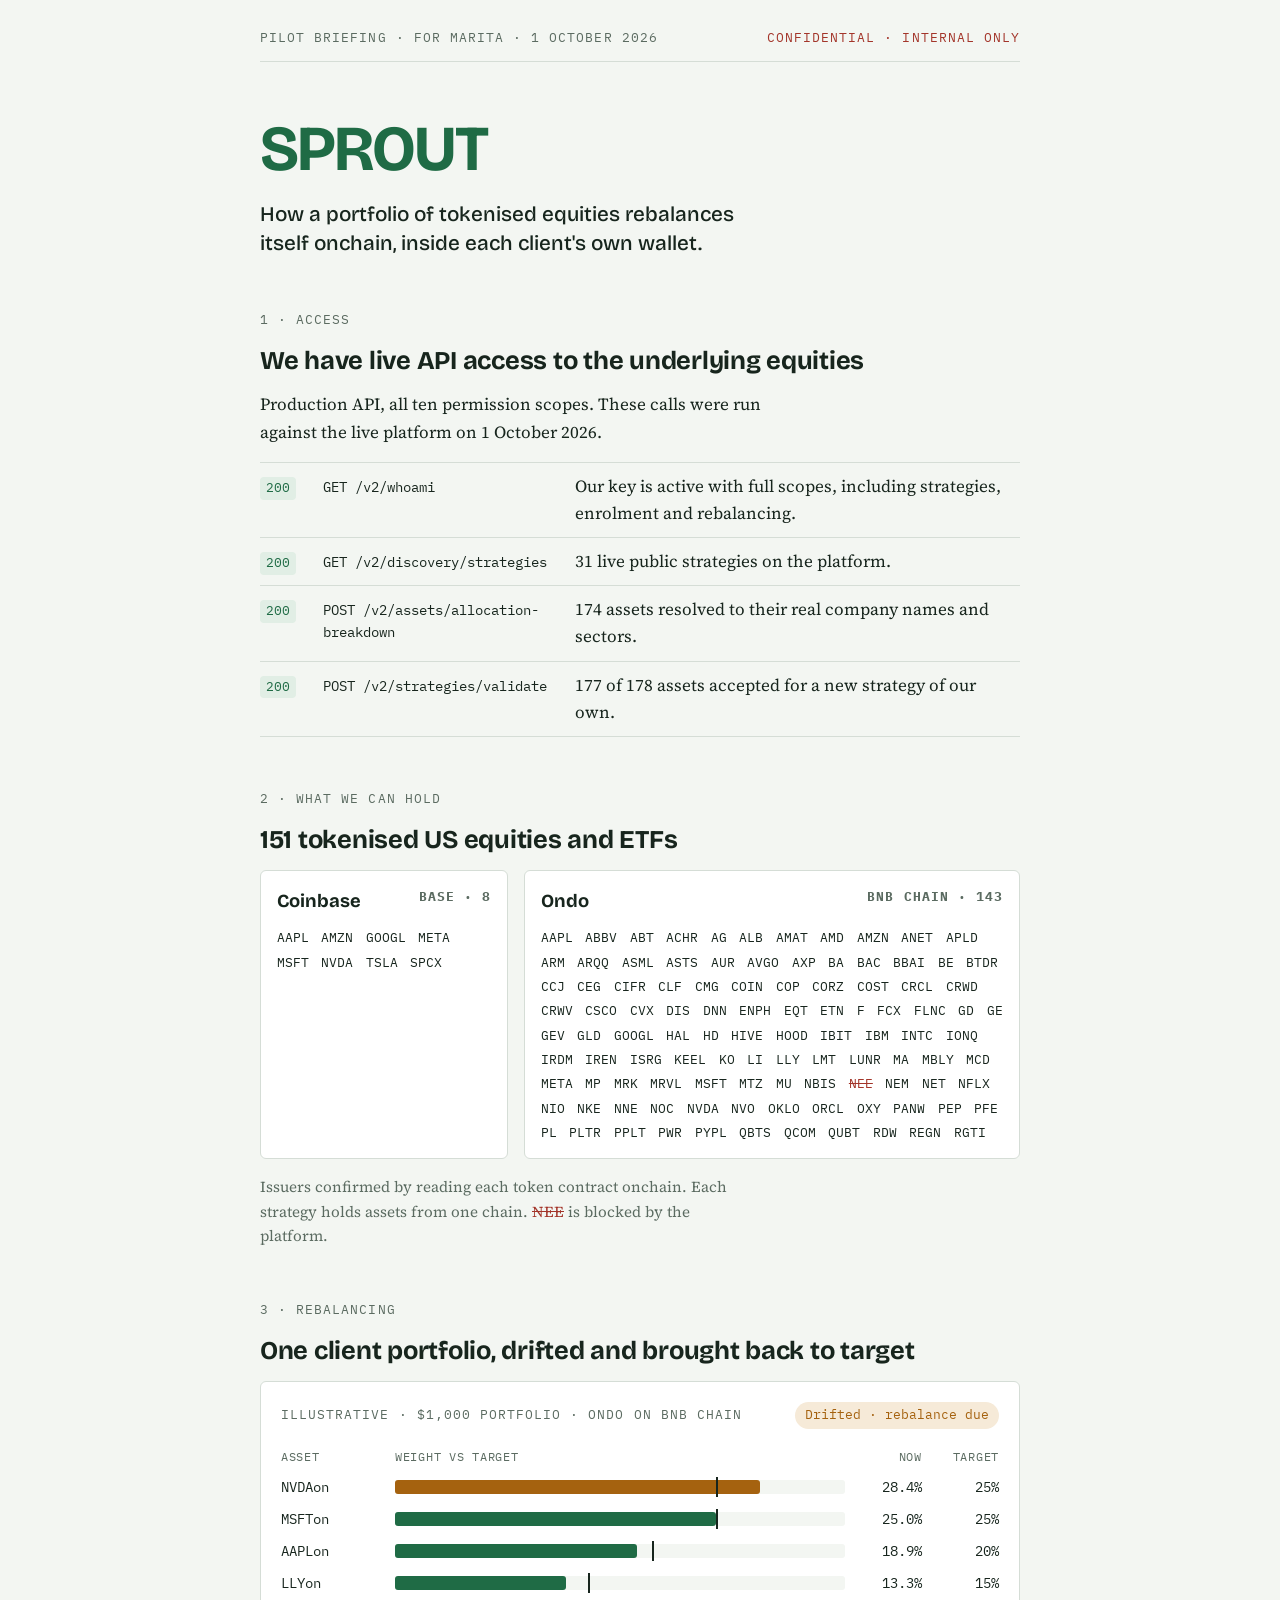
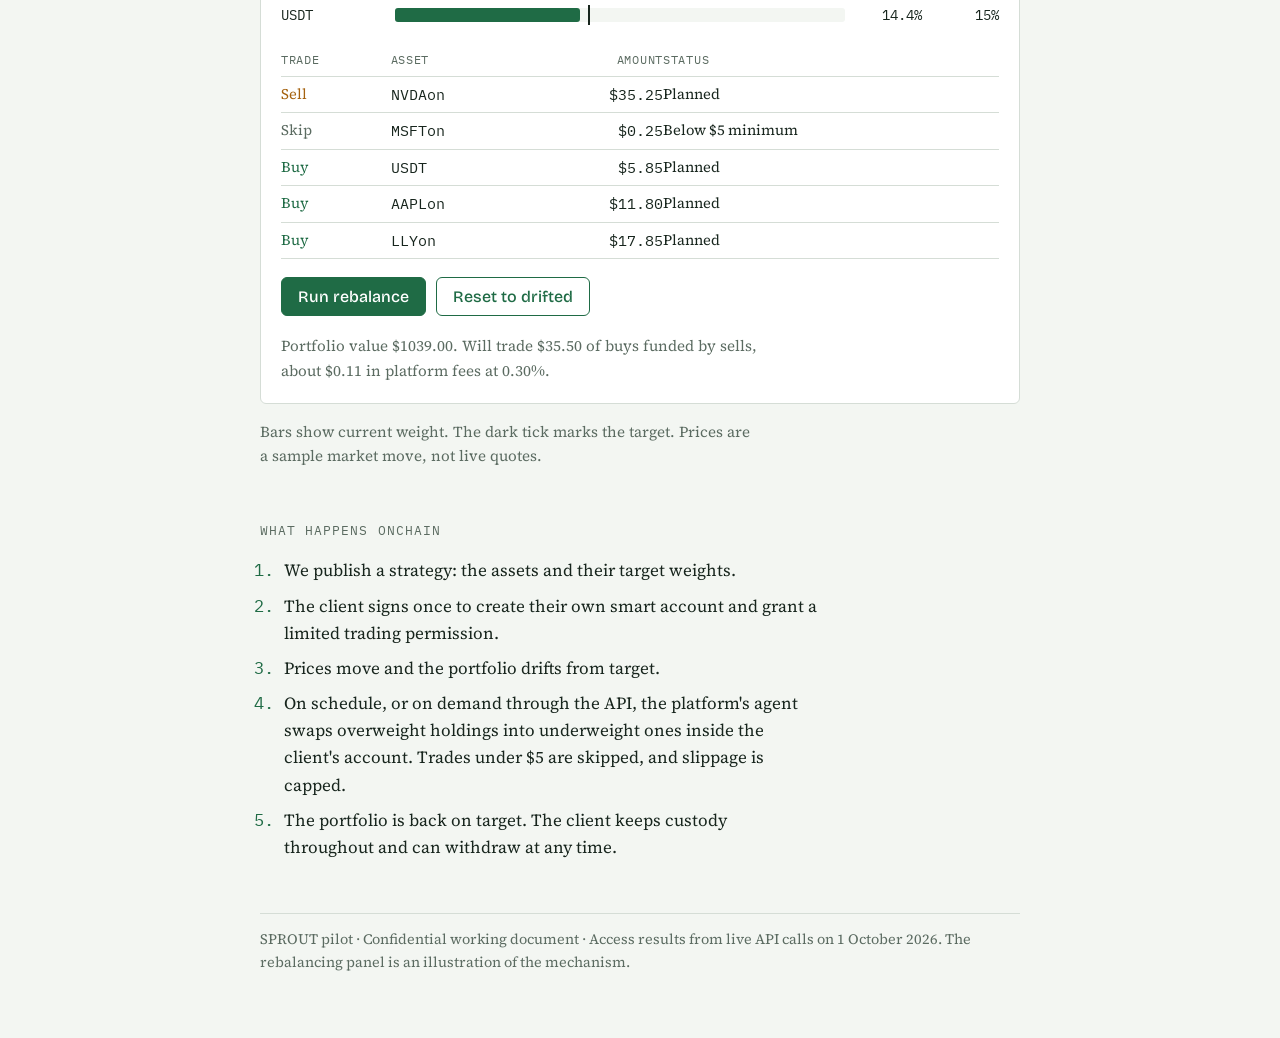
==== sprout-briefing.html @ ddca6a63 "Initial commit of SPROUT prototype Co-Authored-By: Claude Opus 5.5 <noreply@anthropic.com>" ====
<!doctype html>
<html lang="en">
<head>
<meta charset="utf-8">
<meta name="viewport" content="width=device-width, initial-scale=1, viewport-fit=cover">
<meta name="robots" content="noindex, nofollow">
<title>SPROUT Pilot Briefing</title>
<link rel="preconnect" href="https://fonts.googleapis.com">
<link rel="preconnect" href="https://fonts.gstatic.com" crossorigin>
<link rel="stylesheet" href="https://fonts.googleapis.com/css2?family=Bricolage+Grotesque:opsz,wght@12..96,500;12..96,700&family=Source+Serif+4:opsz,wght@8..60,400;8..60,600&family=IBM+Plex+Mono:wght@400;500&display=swap">
<style>
/* Layout: one narrow column. Three blocks: access proof, the equity universe, a working rebalance. */
:root {
  --paper: #f3f6f2; --sheet: #ffffff; --ink: #17251d; --muted: #5b6b61; --rule: #d5ddd6;
  --leaf: #1f6b45; --leaf-soft: #e1eee5; --amber: #a5620f; --amber-soft: #f6ead8; --alert: #a3352a;
  --f-display: "Bricolage Grotesque", "Avenir Next", "Segoe UI", sans-serif;
  --f-body: "Source Serif 4", Georgia, "Times New Roman", serif;
  --f-data: "IBM Plex Mono", ui-monospace, "SF Mono", Menlo, monospace;
  color-scheme: light;
}
@media (prefers-color-scheme: dark) {
  :root:not([data-theme="light"]) {
    --paper: #101813; --sheet: #16211a; --ink: #e4ece6; --muted: #9aab9f; --rule: #2a3a30;
    --leaf: #6cc495; --leaf-soft: #1c3226; --amber: #e0a55a; --amber-soft: #33281a; --alert: #ef8f83; color-scheme: dark;
  }
}
:root[data-theme="dark"] {
  --paper: #101813; --sheet: #16211a; --ink: #e4ece6; --muted: #9aab9f; --rule: #2a3a30;
  --leaf: #6cc495; --leaf-soft: #1c3226; --amber: #e0a55a; --amber-soft: #33281a; --alert: #ef8f83; color-scheme: dark;
}
* { box-sizing: border-box; }
body { margin: 0; background: var(--paper); color: var(--ink); font-family: var(--f-body); font-size: 1.0625rem; line-height: 1.6;
  padding: env(safe-area-inset-top, 0px) 20px env(safe-area-inset-bottom, 0px); }
.wrap { max-width: 760px; margin: 0 auto; padding-block: 28px 64px; display: grid; gap: 52px; }
h1, h2 { font-family: var(--f-display); text-wrap: balance; line-height: 1.1; margin: 0; }
h1 { font-size: clamp(2.6rem, 8vw, 4rem); font-weight: 700; letter-spacing: -0.03em; color: var(--leaf); }
h2 { font-size: 1.6rem; font-weight: 700; letter-spacing: -0.01em; }
p { margin: 0; max-width: 62ch; }
.label { font-family: var(--f-data); font-size: 0.8125rem; letter-spacing: 0.08em; text-transform: uppercase; color: var(--muted); }
.note { color: var(--muted); font-size: 0.95rem; }
.num { font-family: var(--f-data); font-variant-numeric: tabular-nums; }
section { display: grid; gap: 16px; }
.strip { display: flex; flex-wrap: wrap; justify-content: space-between; gap: 6px 20px; border-bottom: 1px solid var(--rule); padding-bottom: 12px; }
.strip .conf { color: var(--alert); }
.lede { font-family: var(--f-display); font-weight: 500; font-size: 1.3rem; line-height: 1.4; max-width: 36ch; }

/* API proof */
.calls { list-style: none; margin: 0; padding: 0; border-top: 1px solid var(--rule); }
.calls li { display: grid; grid-template-columns: 3.2rem minmax(0, 15rem) minmax(0, 1fr); gap: 12px; padding: 10px 0; border-bottom: 1px solid var(--rule); align-items: baseline; }
.calls code { font-family: var(--f-data); font-size: 0.86rem; overflow-wrap: anywhere; }
.ok { font-family: var(--f-data); font-size: 0.8125rem; color: var(--leaf); background: var(--leaf-soft); border-radius: 4px; padding: 1px 6px; justify-self: start; }
@media (max-width: 560px) { .calls li { grid-template-columns: 3.2rem minmax(0, 1fr); } .calls li span:last-child { grid-column: 2; } }

/* Universe */
.issuers { display: grid; grid-template-columns: minmax(0, 1fr) minmax(0, 2fr); gap: 16px; }
@media (max-width: 620px) { .issuers { grid-template-columns: minmax(0, 1fr); } }
.issuer { background: var(--sheet); border: 1px solid var(--rule); border-radius: 6px; padding: 16px; display: grid; gap: 10px; align-content: start; min-width: 0; }
.issuer h3 { margin: 0; font-family: var(--f-display); font-size: 1.15rem; display: flex; justify-content: space-between; gap: 8px; }
.tickers { font-family: var(--f-data); font-size: 0.8rem; line-height: 1.9; color: var(--ink); word-spacing: 0.35em; max-height: 13.5rem; overflow-y: auto; }
.tickers s { color: var(--alert); }

/* Rebalance demo */
.demo { background: var(--sheet); border: 1px solid var(--rule); border-radius: 6px; padding: 20px; display: grid; gap: 18px; }
.demo-head { display: flex; flex-wrap: wrap; justify-content: space-between; align-items: center; gap: 10px; }
.state { font-family: var(--f-data); font-size: 0.8125rem; padding: 3px 10px; border-radius: 999px; background: var(--amber-soft); color: var(--amber); }
.state.done { background: var(--leaf-soft); color: var(--leaf); }
.rows { display: grid; gap: 10px; }
.row { display: grid; grid-template-columns: 6.5rem minmax(0, 1fr) 4.2rem 4.2rem; gap: 10px; align-items: center; font-size: 0.95rem; }
.row .name { font-family: var(--f-data); font-size: 0.86rem; }
.track { position: relative; height: 14px; background: var(--paper); border-radius: 3px; }
.fill { position: absolute; inset: 0 auto 0 0; background: var(--leaf); border-radius: 3px; transition: width 600ms ease; }
.fill.over { background: var(--amber); }
.tick { position: absolute; top: -3px; bottom: -3px; width: 2px; background: var(--ink); }
.row .num { text-align: right; font-size: 0.86rem; }
.row.headrow { color: var(--muted); }
.row.headrow span { font-family: var(--f-data); font-size: 0.75rem; letter-spacing: 0.06em; text-transform: uppercase; }
.trades { width: 100%; border-collapse: collapse; font-size: 0.92rem; }
.trades th, .trades td { text-align: left; padding: 6px 8px 6px 0; border-bottom: 1px solid var(--rule); }
.trades th { font-family: var(--f-data); font-size: 0.75rem; letter-spacing: 0.06em; text-transform: uppercase; font-weight: 400; color: var(--muted); }
.trades td.r, .trades th.r { text-align: right; padding-right: 0; }
.sell { color: var(--amber); } .buy { color: var(--leaf); } .skip { color: var(--muted); }
.buttons { display: flex; flex-wrap: wrap; gap: 10px; }
button { font-family: var(--f-display); font-weight: 500; font-size: 1rem; padding: 9px 16px; border-radius: 6px; cursor: pointer; border: 1px solid var(--leaf); background: var(--leaf); color: var(--sheet); }
button.ghost { background: transparent; color: var(--leaf); }
button:disabled { opacity: 0.45; cursor: default; }
button:focus-visible { outline: 2px solid var(--leaf); outline-offset: 2px; }
.scroll { overflow-x: auto; }

/* Steps */
.steps { margin: 0; padding-left: 1.4em; display: grid; gap: 8px; max-width: 62ch; }
.steps li::marker { font-family: var(--f-data); color: var(--leaf); }
footer { border-top: 1px solid var(--rule); padding-top: 14px; color: var(--muted); font-size: 0.9rem; }
@media (prefers-reduced-motion: reduce) { .fill { transition: none; } }
</style>
</head>
<body>
<div class="wrap">

  <div class="strip">
    <span class="label">Pilot briefing · For Marita · 1 October 2026</span>
    <span class="label conf">Confidential · Internal only</span>
  </div>

  <header style="display:grid;gap:16px">
    <h1>SPROUT</h1>
    <p class="lede">How a portfolio of tokenised equities rebalances itself onchain, inside each client's own wallet.</p>
  </header>

  <section>
    <span class="label">1 · Access</span>
    <h2>We have live API access to the underlying equities</h2>
    <p>Production API, all ten permission scopes. These calls were run against the live platform on 1 October 2026.</p>
    <ul class="calls">
      <li><span class="ok">200</span><code>GET /v2/whoami</code><span>Our key is active with full scopes, including strategies, enrolment and rebalancing.</span></li>
      <li><span class="ok">200</span><code>GET /v2/discovery/strategies</code><span>31 live public strategies on the platform.</span></li>
      <li><span class="ok">200</span><code>POST /v2/assets/allocation-breakdown</code><span>174 assets resolved to their real company names and sectors.</span></li>
      <li><span class="ok">200</span><code>POST /v2/strategies/validate</code><span>177 of 178 assets accepted for a new strategy of our own.</span></li>
    </ul>
  </section>

  <section>
    <span class="label">2 · What we can hold</span>
    <h2>151 tokenised US equities and ETFs</h2>
    <div class="issuers">
      <div class="issuer">
        <h3>Coinbase <span class="label">Base · 8</span></h3>
        <div class="tickers">AAPL AMZN GOOGL META MSFT NVDA TSLA SPCX</div>
      </div>
      <div class="issuer">
        <h3>Ondo <span class="label">BNB Chain · 143</span></h3>
        <div class="tickers" tabindex="0" aria-label="Ondo tickers, scrollable">AAPL ABBV ABT ACHR AG ALB AMAT AMD AMZN ANET APLD ARM ARQQ ASML ASTS AUR AVGO AXP BA BAC BBAI BE BTDR CCJ CEG CIFR CLF CMG COIN COP CORZ COST CRCL CRWD CRWV CSCO CVX DIS DNN ENPH EQT ETN F FCX FLNC GD GE GEV GLD GOOGL HAL HD HIVE HOOD IBIT IBM INTC IONQ IRDM IREN ISRG KEEL KO LI LLY LMT LUNR MA MBLY MCD META MP MRK MRVL MSFT MTZ MU NBIS <s title="Blocklisted by the platform">NEE</s> NEM NET NFLX NIO NKE NNE NOC NVDA NVO OKLO ORCL OXY PANW PEP PFE PL PLTR PPLT PWR PYPL QBTS QCOM QUBT RDW REGN RGTI RIOT RIVN RKLB RTX SBUX SCCO SCHW SHOP SLB SLV SMCI SMR SNDK SO SOFI SPCX STM TER TLN TM TSLA TSM UBER UEC UNH USAR UUUU V VRSN VRT VRTX VST WMB WMT WULF WYFI XOM XYZ</div>
      </div>
    </div>
    <p class="note">Issuers confirmed by reading each token contract onchain. Each strategy holds assets from one chain. <s style="color:var(--alert)">NEE</s> is blocked by the platform.</p>
  </section>

  <section>
    <span class="label">3 · Rebalancing</span>
    <h2>One client portfolio, drifted and brought back to target</h2>
    <div class="demo">
      <div class="demo-head">
        <span class="label">Illustrative · $1,000 portfolio · Ondo on BNB Chain</span>
        <span class="state" id="state">Drifted · rebalance due</span>
      </div>
      <div class="rows" id="rows" aria-live="polite"></div>
      <div class="scroll">
        <table class="trades">
          <thead><tr><th>Trade</th><th>Asset</th><th class="r">Amount</th><th>Status</th></tr></thead>
          <tbody id="trades"></tbody>
        </table>
      </div>
      <div class="buttons">
        <button id="go" type="button">Run rebalance</button>
        <button id="reset" type="button" class="ghost">Reset to drifted</button>
      </div>
      <p class="note" id="summary"></p>
    </div>
    <p class="note">Bars show current weight. The dark tick marks the target. Prices are a sample market move, not live quotes.</p>
  </section>

  <section>
    <span class="label">What happens onchain</span>
    <ol class="steps">
      <li>We publish a strategy: the assets and their target weights.</li>
      <li>The client signs once to create their own smart account and grant a limited trading permission.</li>
      <li>Prices move and the portfolio drifts from target.</li>
      <li>On schedule, or on demand through the API, the platform's agent swaps overweight holdings into underweight ones inside the client's account. Trades under $5 are skipped, and slippage is capped.</li>
      <li>The portfolio is back on target. The client keeps custody throughout and can withdraw at any time.</li>
    </ol>
  </section>

  <footer>SPROUT pilot · Confidential working document · Access results from live API calls on 1 October 2026. The rebalancing panel is an illustration of the mechanism.</footer>
</div>

<script>
(function () {
  var TOTAL = 1000, MIN_TRADE = 5, FEE = 0.003;
  var assets = [
    { t: "NVDAon", target: 25, move: 0.18 },
    { t: "MSFTon", target: 25, move: 0.04 },
    { t: "AAPLon", target: 20, move: -0.02 },
    { t: "LLYon",  target: 15, move: -0.08 },
    { t: "USDT",   target: 15, move: 0 }
  ];
  var rows = document.getElementById("rows"), trades = document.getElementById("trades"),
      state = document.getElementById("state"), summary = document.getElementById("summary"),
      go = document.getElementById("go"), reset = document.getElementById("reset");
  var fmt = function (v) { return "$" + v.toFixed(2); };

  function drifted() {
    return assets.map(function (a) { return { t: a.t, target: a.target, value: TOTAL * a.target / 100 * (1 + a.move) }; });
  }
  function weights(h) { var s = h.reduce(function (x, a) { return x + a.value; }, 0); return { sum: s, w: h.map(function (a) { return a.value / s * 100; }) }; }
  function plan(h) {
    var s = weights(h).sum;
    return h.map(function (a) { var d = s * a.target / 100 - a.value; return { t: a.t, delta: d, skip: Math.abs(d) < MIN_TRADE }; })
            .filter(function (p) { return Math.abs(p.delta) >= 0.005; })
            .sort(function (a, b) { return a.delta - b.delta; });
  }
  function draw(h, executed) {
    var W = weights(h);
    var html = '<div class="row headrow"><span>Asset</span><span>Weight vs target</span><span class="num">Now</span><span class="num">Target</span></div>';
    h.forEach(function (a, i) {
      var over = W.w[i] > a.target + 0.5;
      html += '<div class="row"><span class="name">' + a.t + '</span><div class="track"><div class="fill' + (over ? ' over' : '') + '" style="width:' + Math.min(W.w[i] / 35 * 100, 100) + '%"></div><div class="tick" style="left:' + (a.target / 35 * 100) + '%"></div></div><span class="num">' + W.w[i].toFixed(1) + '%</span><span class="num">' + a.target + '%</span></div>';
    });
    rows.innerHTML = html;
    var p = executed || plan(h), body = "";
    p.forEach(function (x) {
      var kind = x.skip ? "skip" : (x.delta < 0 ? "sell" : "buy");
      var label = x.skip ? "Skip" : (x.delta < 0 ? "Sell" : "Buy");
      var status = x.skip ? "Below $5 minimum" : (executed ? "Completed" : "Planned");
      body += '<tr><td class="' + kind + '">' + label + '</td><td class="num">' + x.t + '</td><td class="r num">' + fmt(Math.abs(x.delta)) + '</td><td>' + status + '</td></tr>';
    });
    trades.innerHTML = body;
    var traded = p.filter(function (x) { return !x.skip && x.delta > 0; }).reduce(function (s, x) { return s + x.delta; }, 0);
    summary.textContent = "Portfolio value " + fmt(W.sum) + ". " + (executed ? "Traded " : "Will trade ") + fmt(traded) + " of buys funded by sells, about " + fmt(traded * FEE) + " in platform fees at 0.30%.";
  }
  var holdings;
  function start() { holdings = drifted(); state.textContent = "Drifted · rebalance due"; state.className = "state"; go.disabled = false; draw(holdings); }
  go.addEventListener("click", function () {
    var p = plan(holdings);
    p.forEach(function (x) { if (!x.skip) holdings.forEach(function (a) { if (a.t === x.t) a.value += x.delta; }); });
    state.textContent = "Rebalanced · operation completed"; state.className = "state done"; go.disabled = true;
    draw(holdings, p);
  });
  reset.addEventListener("click", start);
  start();
})();
</script>
</body>
</html>
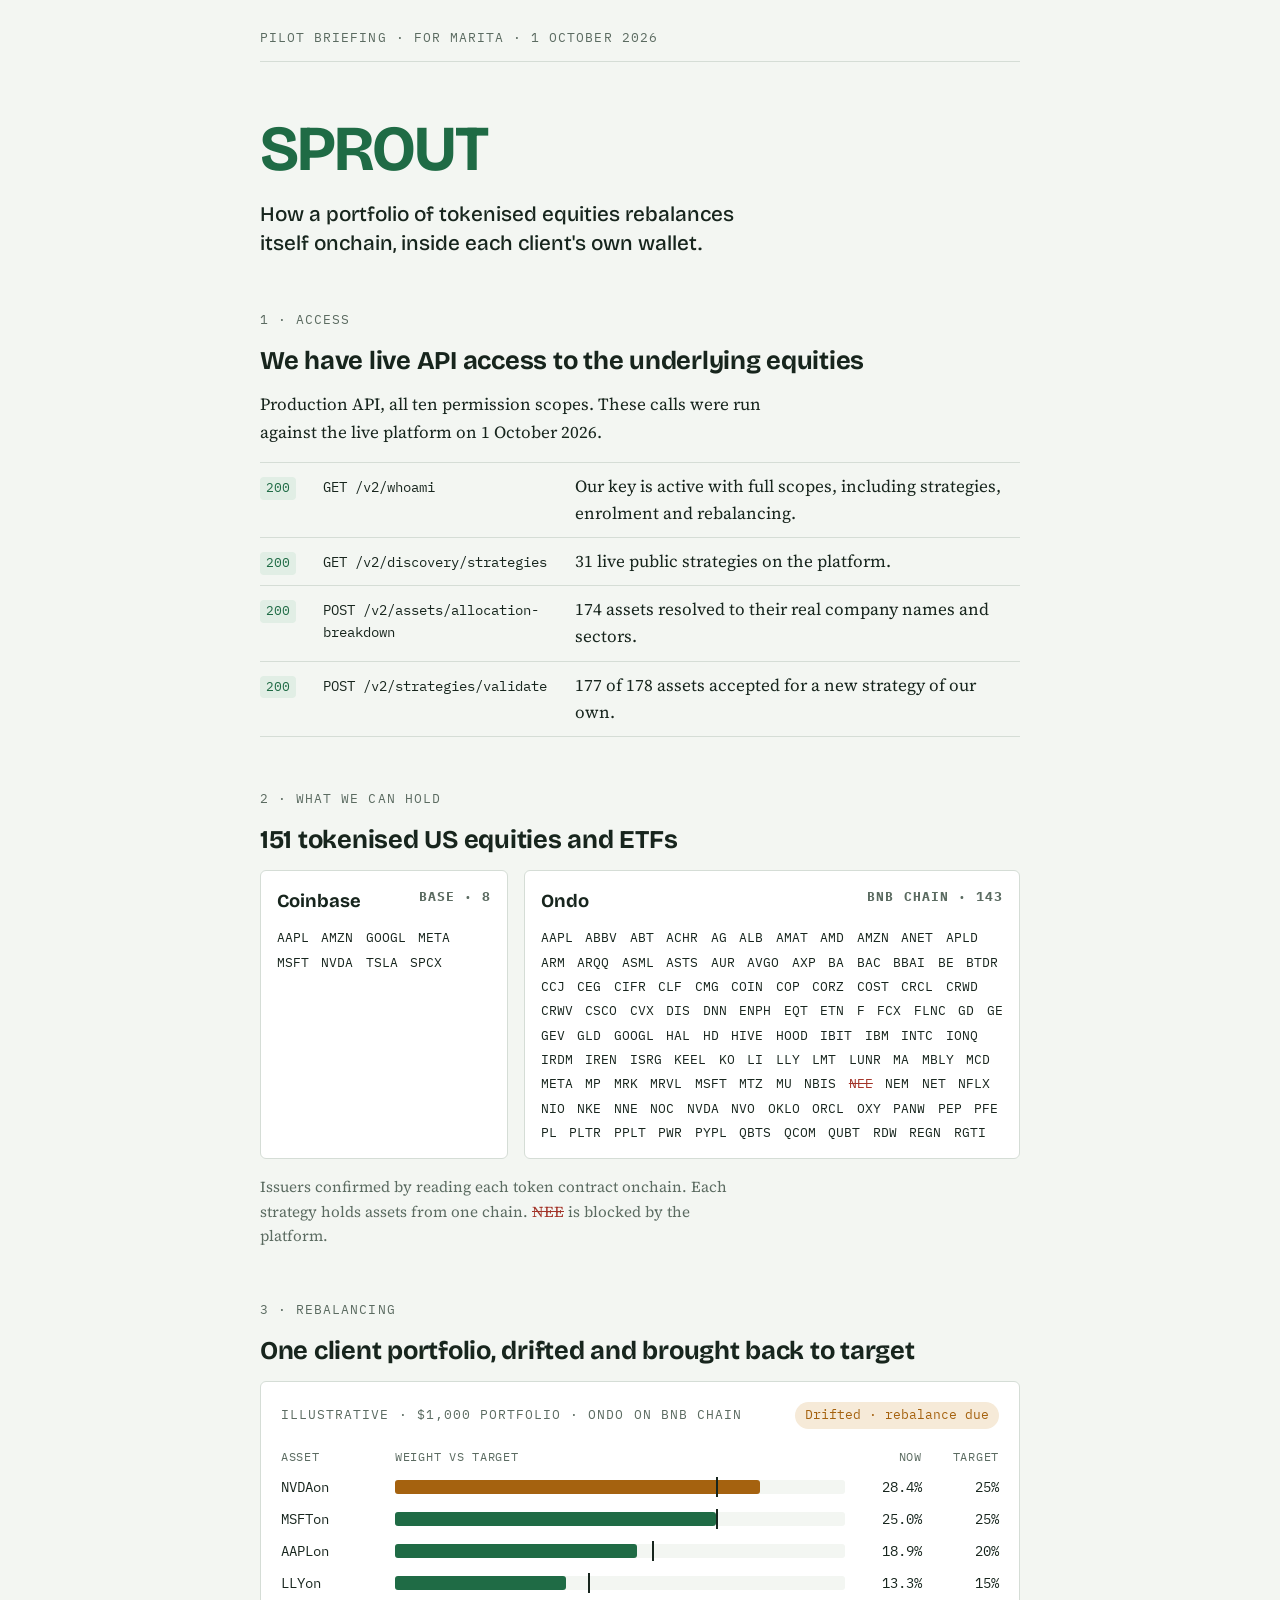
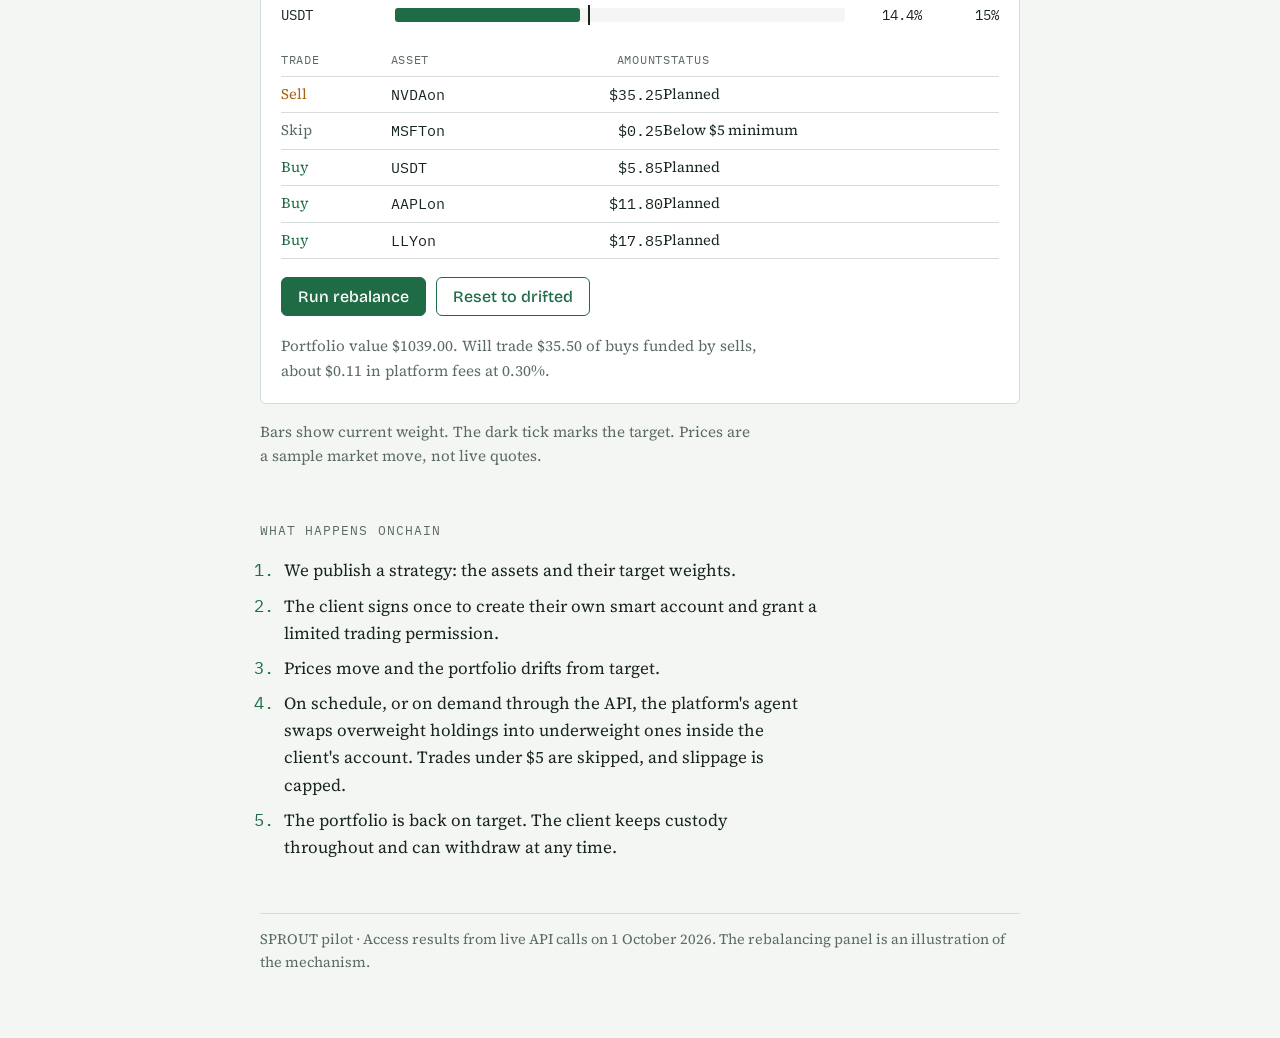
==== commit 2ecf8993: "Remove confidential labels Co-Authored-By: Claude Opus 5.5 <noreply@anthropic.com>" ====
--- a/sprout-briefing.html
+++ b/sprout-briefing.html
@@ -41,7 +41,6 @@
 .num { font-family: var(--f-data); font-variant-numeric: tabular-nums; }
 section { display: grid; gap: 16px; }
 .strip { display: flex; flex-wrap: wrap; justify-content: space-between; gap: 6px 20px; border-bottom: 1px solid var(--rule); padding-bottom: 12px; }
-.strip .conf { color: var(--alert); }
 .lede { font-family: var(--f-display); font-weight: 500; font-size: 1.3rem; line-height: 1.4; max-width: 36ch; }
 
 /* API proof */
@@ -98,7 +97,6 @@
 
   <div class="strip">
     <span class="label">Pilot briefing · For Marita · 1 October 2026</span>
-    <span class="label conf">Confidential · Internal only</span>
   </div>
 
   <header style="display:grid;gap:16px">
@@ -169,7 +167,7 @@
     </ol>
   </section>
 
-  <footer>SPROUT pilot · Confidential working document · Access results from live API calls on 1 October 2026. The rebalancing panel is an illustration of the mechanism.</footer>
+  <footer>SPROUT pilot · Access results from live API calls on 1 October 2026. The rebalancing panel is an illustration of the mechanism.</footer>
 </div>
 
 <script>
